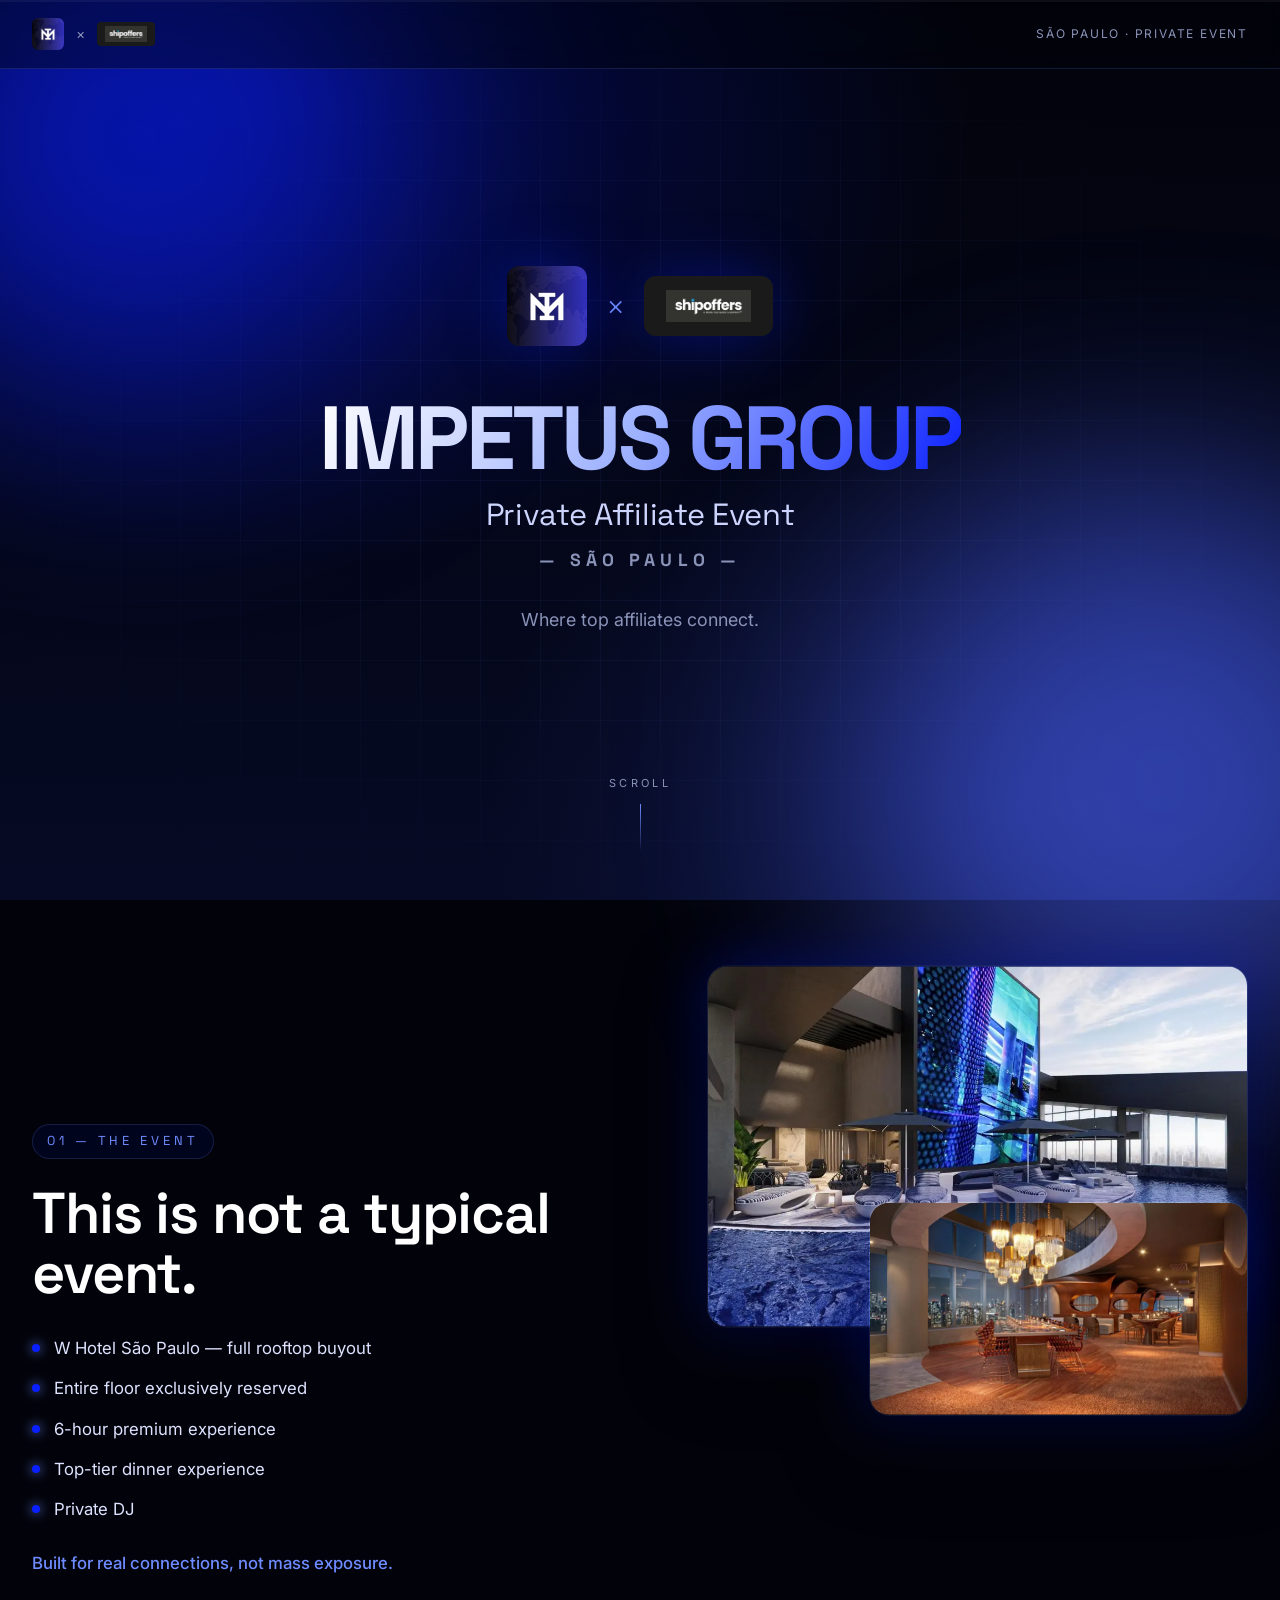
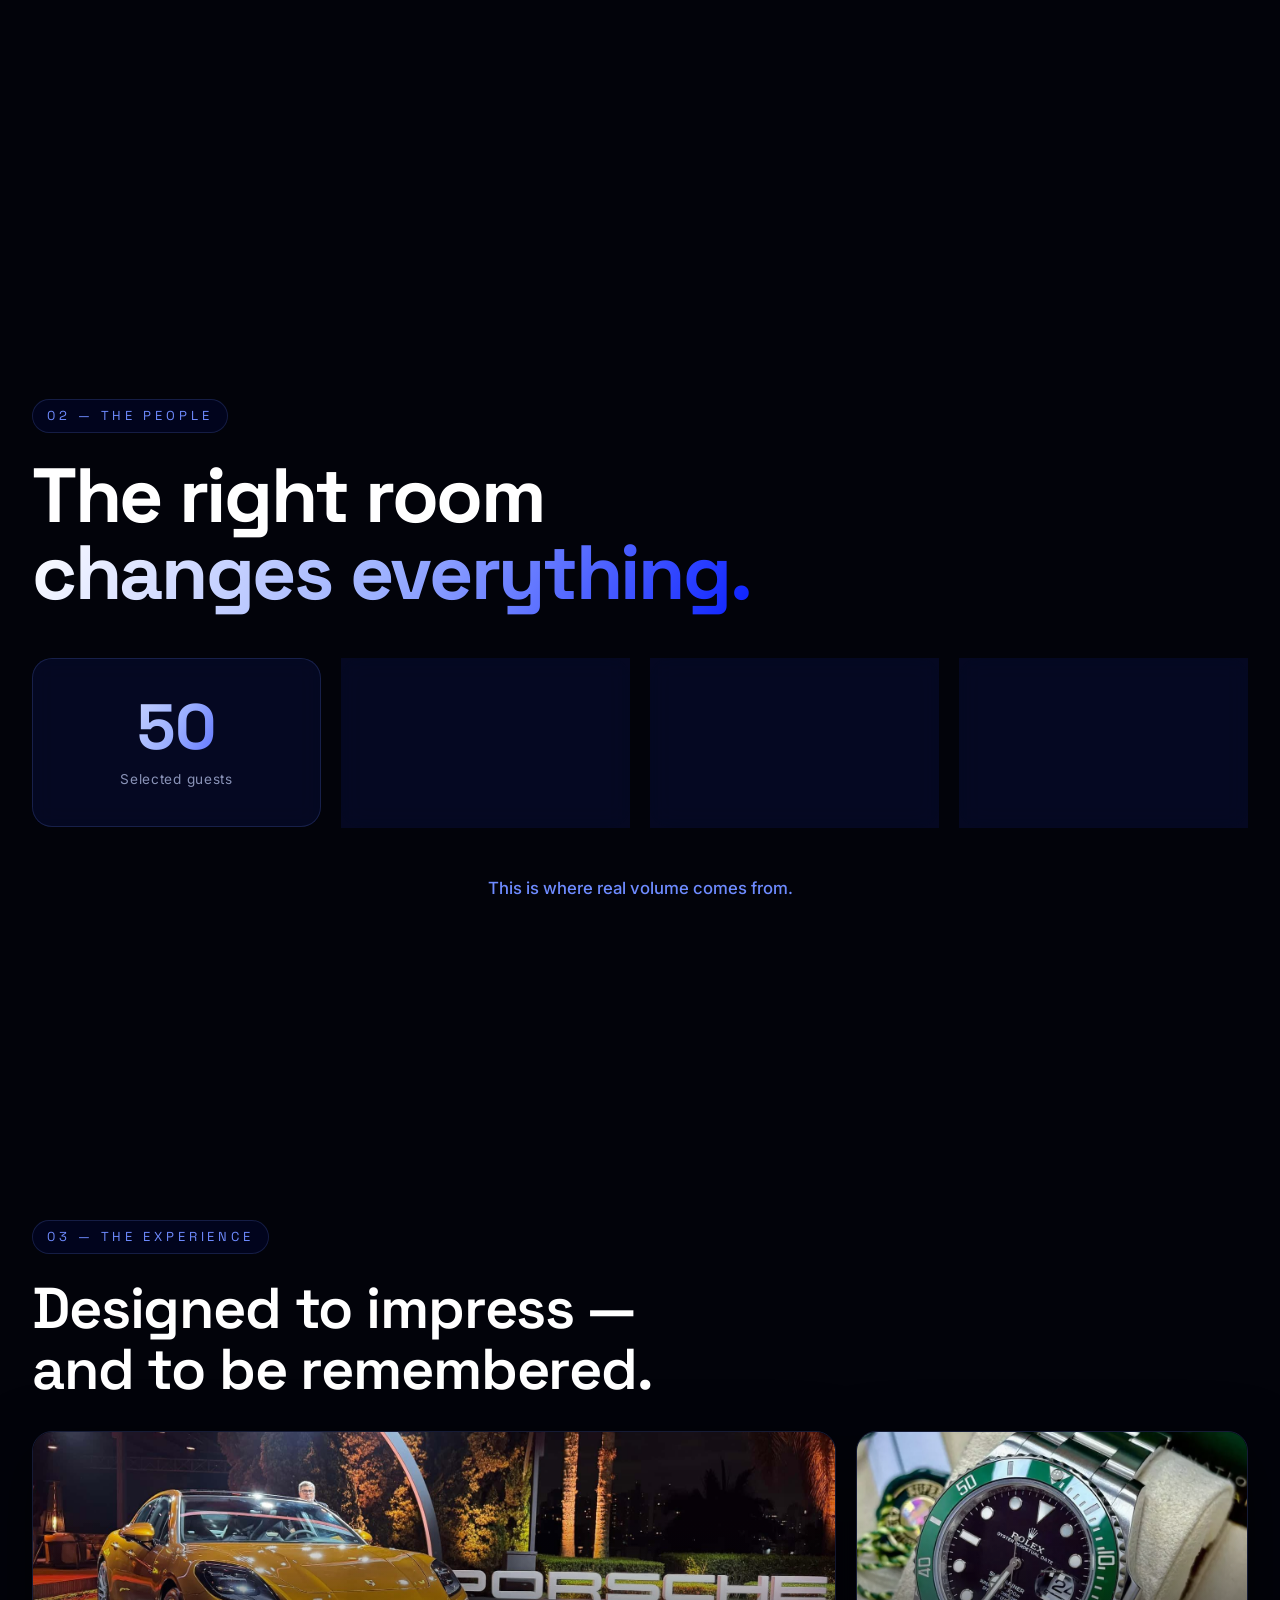
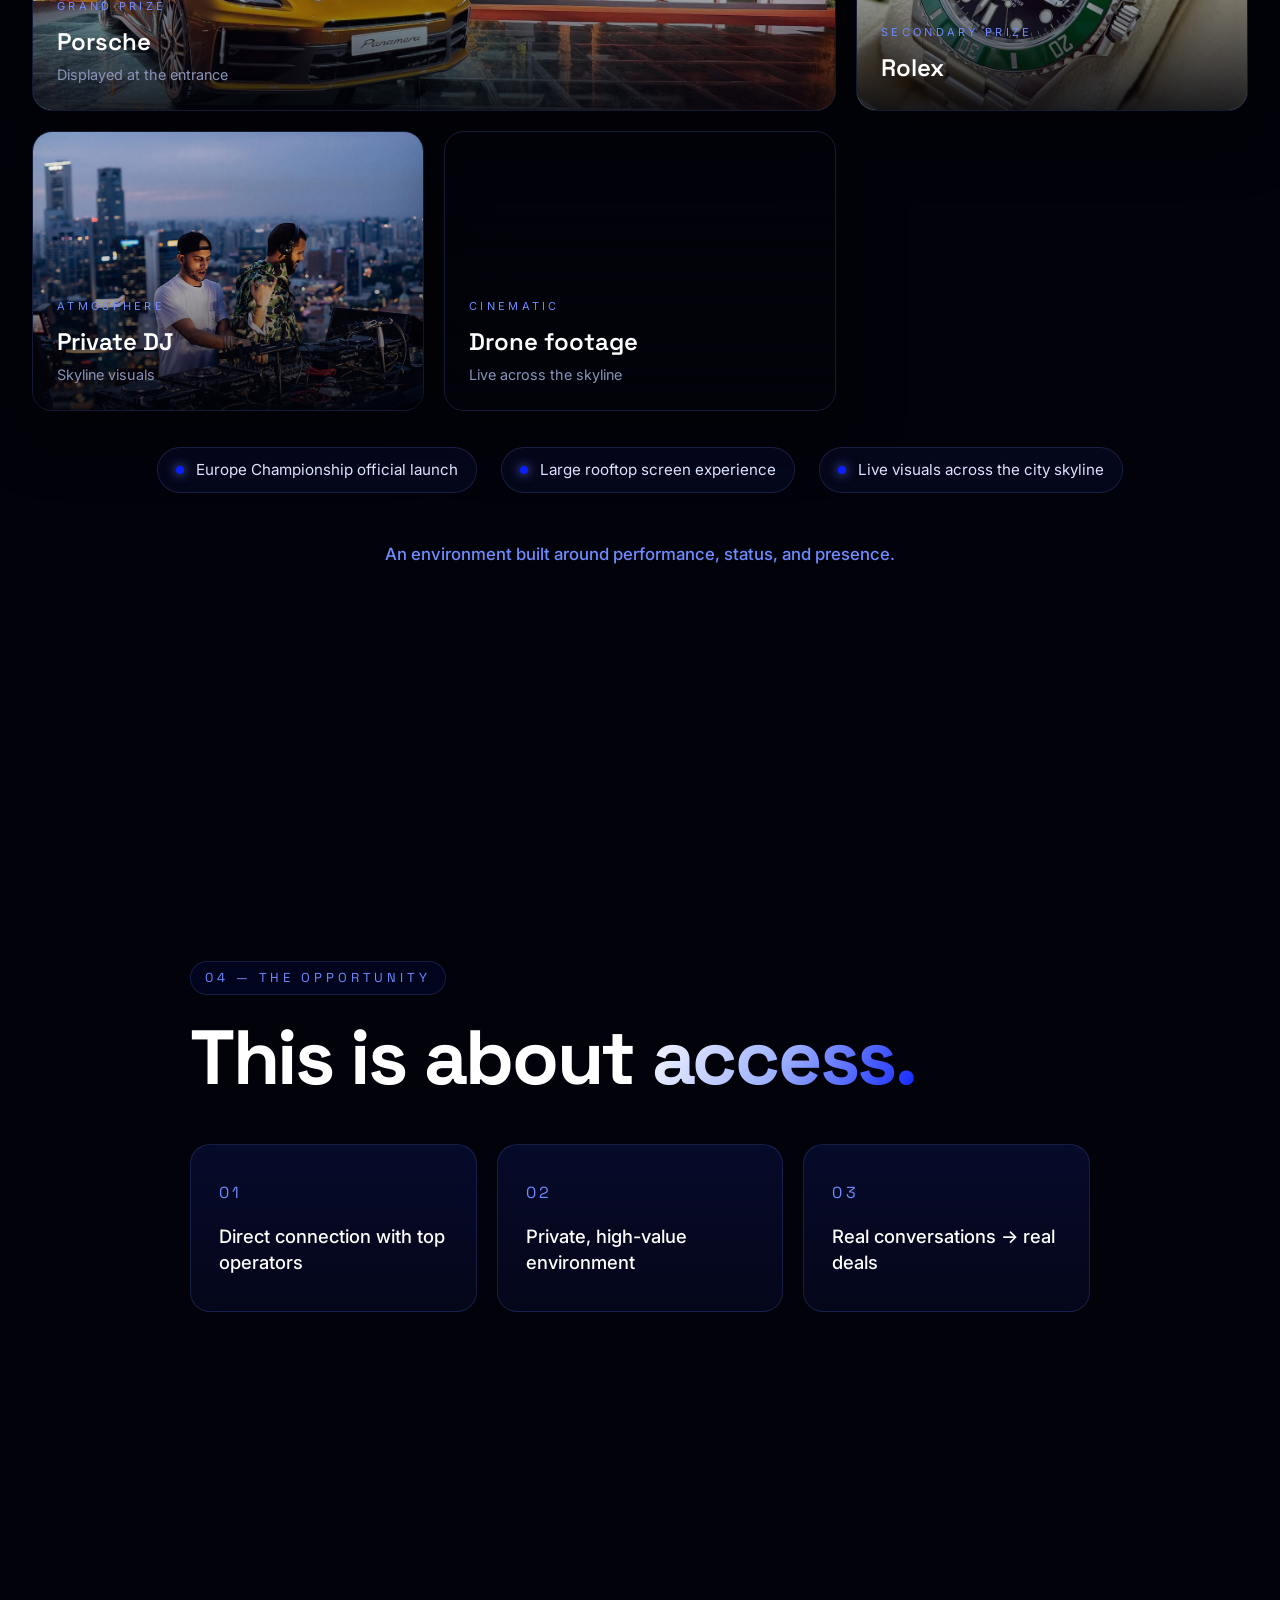
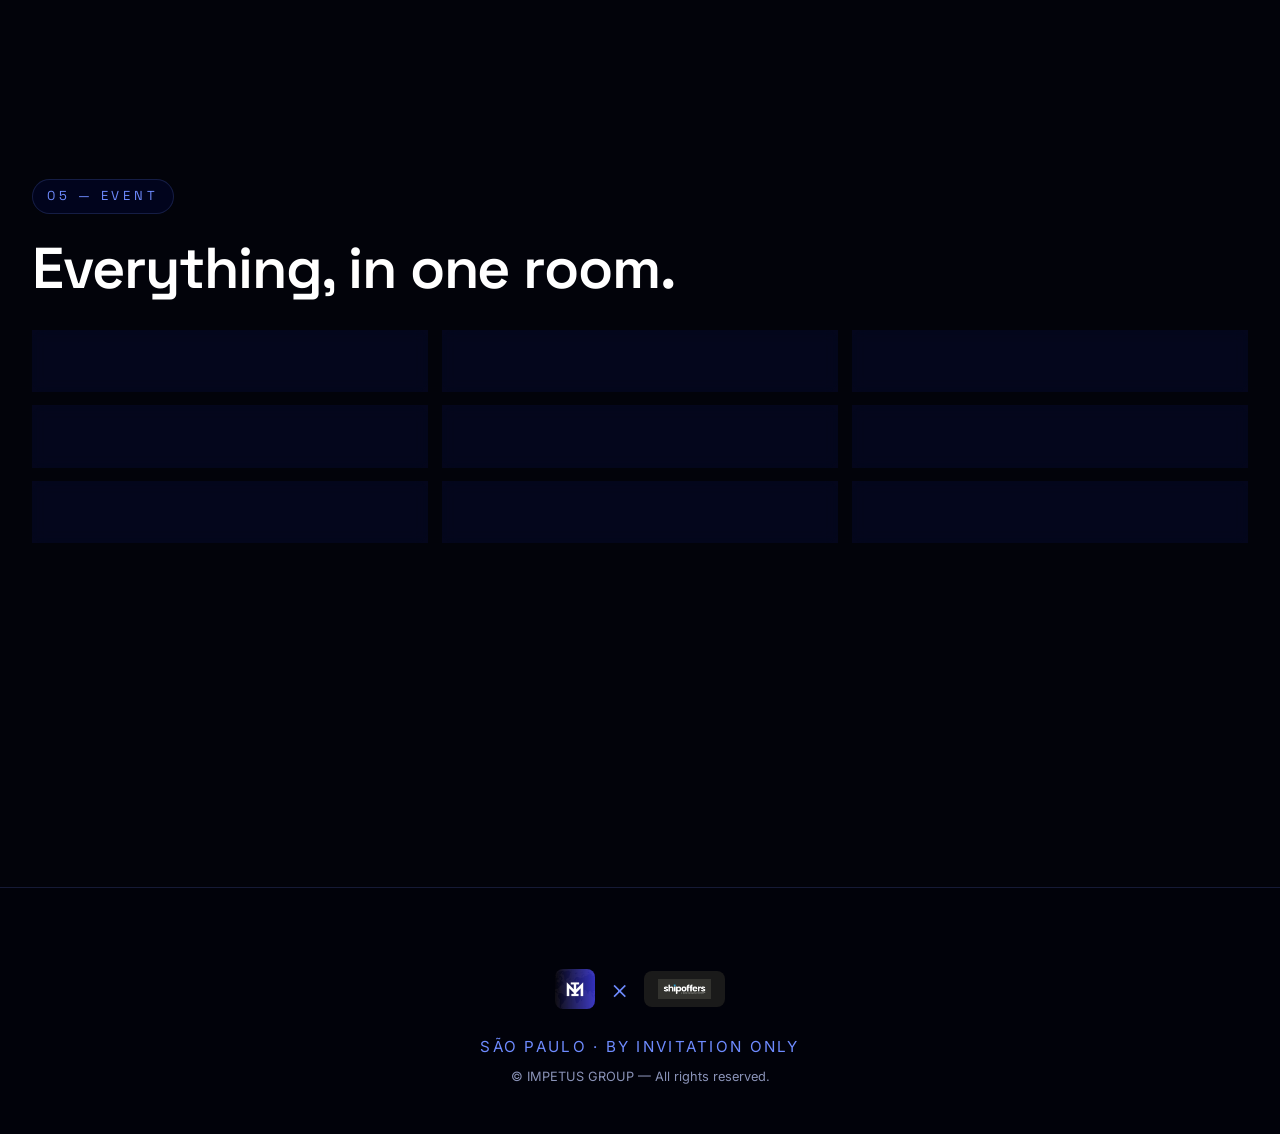
==== public/presentation.html @ 8055ccd6 "Changes Co-authored-by: novabrandbr <214997790+novabrandbr@users.noreply.github.com>" ====
<!DOCTYPE html>
<html lang="en">
<head>
<meta charset="UTF-8" />
<meta name="viewport" content="width=device-width, initial-scale=1.0" />
<title>IMPETUS GROUP × SHIPOFFERS — Private Affiliate Event São Paulo</title>
<meta name="description" content="A private, high-ticket affiliate event in São Paulo. Where top affiliates connect." />
<link rel="preconnect" href="https://fonts.googleapis.com">
<link rel="preconnect" href="https://fonts.gstatic.com" crossorigin>
<link href="https://fonts.googleapis.com/css2?family=Inter:wght@300;400;500;600;700&family=Space+Grotesk:wght@400;500;600;700&display=swap" rel="stylesheet">
<link rel="stylesheet" href="style.css" />
</head>
<body>

<!-- Animated background -->
<div class="bg-gradient"></div>
<div class="bg-grid"></div>
<div class="bg-orb bg-orb-1"></div>
<div class="bg-orb bg-orb-2"></div>

<!-- Progress bar -->
<div class="progress-bar"><div class="progress-fill" id="progressFill"></div></div>

<!-- Nav -->
<nav class="nav">
  <div class="nav-inner">
    <div class="nav-logos">
      <img src="assets/logo-impetus.jpeg" alt="Impetus Group" class="nav-logo nav-logo-impetus" />
      <span class="nav-x">×</span>
      <img src="assets/logo-shipoffers.png" alt="Shipoffers" class="nav-logo nav-logo-ship" />
    </div>
    <div class="nav-meta">São Paulo · Private Event</div>
  </div>
</nav>

<!-- ===== SCENE 1 — COVER ===== -->
<section class="scene scene-cover" data-scene>
  <div class="cover-logos reveal" data-delay="0">
    <img src="assets/logo-impetus.jpeg" alt="Impetus Group" class="cover-logo cover-logo-impetus" />
    <span class="cover-x">×</span>
    <img src="assets/logo-shipoffers.png" alt="Shipoffers" class="cover-logo cover-logo-ship" />
  </div>

  <h1 class="cover-title">
    <span class="reveal-line" data-delay="200">IMPETUS GROUP</span>
    <span class="reveal-line cover-sub" data-delay="350">Private Affiliate Event</span>
    <span class="reveal-line cover-loc" data-delay="500">— São Paulo —</span>
  </h1>

  <p class="cover-tagline reveal" data-delay="700">Where top affiliates connect.</p>

  <div class="scroll-cue reveal" data-delay="1000">
    <span>Scroll</span>
    <div class="scroll-line"></div>
  </div>
</section>

<!-- ===== SCENE 2 — THE EVENT ===== -->
<section class="scene scene-event" data-scene>
  <div class="scene-inner two-col">
    <div class="col-text">
      <div class="eyebrow reveal">01 — The Event</div>
      <h2 class="scene-title reveal" data-delay="100">This is not a typical event.</h2>
      <ul class="feature-list">
        <li class="reveal" data-delay="200"><span class="dot"></span>W Hotel São Paulo — full rooftop buyout</li>
        <li class="reveal" data-delay="280"><span class="dot"></span>Entire floor exclusively reserved</li>
        <li class="reveal" data-delay="360"><span class="dot"></span>6-hour premium experience</li>
        <li class="reveal" data-delay="440"><span class="dot"></span>Top-tier dinner experience</li>
        <li class="reveal" data-delay="520"><span class="dot"></span>Private DJ</li>
      </ul>
      <p class="kicker reveal" data-delay="650">Built for real connections, not mass exposure.</p>
    </div>
    <div class="col-media">
      <div class="media-card parallax" data-speed="0.15">
        <img src="assets/rooftop-pool.png" alt="Rooftop venue" />
        <div class="media-glow"></div>
      </div>
      <div class="media-card media-card-sm parallax" data-speed="0.25">
        <img src="assets/dinner.png" alt="Dinner experience" />
      </div>
    </div>
  </div>
</section>

<!-- ===== SCENE 3 — THE PEOPLE ===== -->
<section class="scene scene-people" data-scene>
  <div class="scene-inner">
    <div class="eyebrow reveal">02 — The People</div>
    <h2 class="scene-title-xl reveal" data-delay="100">The right room<br/><span class="grad-text">changes everything.</span></h2>

    <div class="stats-grid">
      <div class="stat-card reveal" data-delay="200">
        <div class="stat-num" data-count="50">0</div>
        <div class="stat-label">Selected guests</div>
      </div>
      <div class="stat-card reveal" data-delay="320">
        <div class="stat-num" data-count="5">0</div>
        <div class="stat-label">International media buyers</div>
      </div>
      <div class="stat-card reveal" data-delay="440">
        <div class="stat-num">∞</div>
        <div class="stat-label">Top-performing affiliates</div>
      </div>
      <div class="stat-card reveal" data-delay="560">
        <div class="stat-num">★</div>
        <div class="stat-label">Proven volume operators</div>
      </div>
    </div>

    <p class="kicker center reveal" data-delay="700">This is where real volume comes from.</p>
  </div>
</section>

<!-- ===== SCENE 4 — THE EXPERIENCE ===== -->
<section class="scene scene-experience" data-scene>
  <div class="scene-inner">
    <div class="eyebrow reveal">03 — The Experience</div>
    <h2 class="scene-title reveal" data-delay="100">Designed to impress —<br/>and to be remembered.</h2>

    <div class="exp-grid">
      <div class="exp-card exp-card-wide reveal" data-delay="180">
        <img src="assets/porsche.png" alt="Porsche" />
        <div class="exp-overlay">
          <div class="exp-tag">Grand Prize</div>
          <div class="exp-title">Porsche</div>
          <div class="exp-sub">Displayed at the entrance</div>
        </div>
      </div>
      <div class="exp-card reveal" data-delay="260">
        <img src="assets/rolex.png" alt="Rolex" />
        <div class="exp-overlay">
          <div class="exp-tag">Secondary Prize</div>
          <div class="exp-title">Rolex</div>
        </div>
      </div>
      <div class="exp-card reveal" data-delay="340">
        <img src="assets/dj.png" alt="Private DJ" />
        <div class="exp-overlay">
          <div class="exp-tag">Atmosphere</div>
          <div class="exp-title">Private DJ</div>
          <div class="exp-sub">Skyline visuals</div>
        </div>
      </div>
      <div class="exp-card exp-card-video reveal" data-delay="420">
        <video src="assets/event-video.mp4" autoplay muted loop playsinline></video>
        <div class="exp-overlay">
          <div class="exp-tag">Cinematic</div>
          <div class="exp-title">Drone footage</div>
          <div class="exp-sub">Live across the skyline</div>
        </div>
      </div>
    </div>

    <div class="exp-bullets">
      <div class="exp-bullet reveal" data-delay="200"><span class="dot"></span>Europe Championship official launch</div>
      <div class="exp-bullet reveal" data-delay="280"><span class="dot"></span>Large rooftop screen experience</div>
      <div class="exp-bullet reveal" data-delay="360"><span class="dot"></span>Live visuals across the city skyline</div>
    </div>

    <p class="kicker center reveal" data-delay="500">An environment built around performance, status, and presence.</p>
  </div>
</section>

<!-- ===== SCENE 5 — OPPORTUNITY ===== -->
<section class="scene scene-opportunity" data-scene>
  <div class="scene-inner narrow">
    <div class="eyebrow reveal">04 — The Opportunity</div>
    <h2 class="scene-title-xl reveal" data-delay="100">This is about <span class="grad-text">access.</span></h2>

    <div class="opp-grid">
      <div class="opp-card reveal" data-delay="200">
        <div class="opp-num">01</div>
        <div class="opp-text">Direct connection with top operators</div>
      </div>
      <div class="opp-card reveal" data-delay="300">
        <div class="opp-num">02</div>
        <div class="opp-text">Private, high-value environment</div>
      </div>
      <div class="opp-card reveal" data-delay="400">
        <div class="opp-num">03</div>
        <div class="opp-text">Real conversations → real deals</div>
      </div>
    </div>
  </div>
</section>

<!-- ===== SCENE 6 — EVENT RECAP ===== -->
<section class="scene scene-recap" data-scene>
  <div class="scene-inner">
    <div class="eyebrow reveal">05 — Event</div>
    <h2 class="scene-title reveal" data-delay="100">Everything, in one room.</h2>

    <div class="recap-grid">
      <div class="recap-item reveal" data-delay="120">W Hotel São Paulo — full rooftop buyout</div>
      <div class="recap-item reveal" data-delay="170">Entire floor exclusively reserved</div>
      <div class="recap-item reveal" data-delay="220">6-hour premium experience</div>
      <div class="recap-item reveal" data-delay="270">Top-tier dinner experience</div>
      <div class="recap-item reveal" data-delay="320">Private DJ</div>
      <div class="recap-item reveal" data-delay="370">50 selected high-level attendees</div>
      <div class="recap-item reveal" data-delay="420">5 international media buyers</div>
      <div class="recap-item reveal" data-delay="470">Top-performing affiliates</div>
      <div class="recap-item reveal" data-delay="520">Europe Championship official launch</div>
      <div class="recap-item recap-prize reveal" data-delay="570">Grand Prize: Porsche</div>
      <div class="recap-item recap-prize reveal" data-delay="620">Secondary Prize: Rolex</div>
      <div class="recap-item reveal" data-delay="670">Porsche displayed at the entrance</div>
      <div class="recap-item reveal" data-delay="720">Rooftop big screen experience</div>
      <div class="recap-item reveal" data-delay="770">Drone capturing cinematic footage</div>
      <div class="recap-item reveal" data-delay="820">Live visuals across the city skyline</div>
    </div>
  </div>
</section>

<!-- ===== FOOTER ===== -->
<footer class="footer">
  <div class="footer-logos reveal">
    <img src="assets/logo-impetus.jpeg" alt="Impetus Group" />
    <span class="cover-x">×</span>
    <img src="assets/logo-shipoffers.png" alt="Shipoffers" />
  </div>
  <p class="footer-tag">São Paulo · By invitation only</p>
  <p class="footer-copy">© IMPETUS GROUP — All rights reserved.</p>
</footer>

<script src="script.js"></script>
</body>
</html>
---- public/style.css ----
/* ============================
   IMPETUS GROUP × SHIPOFFERS
   Luxury / Tech / Cinematic
   ============================ */

:root{
  --blue: #0A1FFF;
  --blue-soft: #4A63FF;
  --blue-glow: #6E8BFF;
  --navy: #060A24;
  --navy-2: #0A1040;
  --black: #02030A;
  --white: #ffffff;
  --muted: #8a93b8;
  --border: rgba(110,139,255,0.18);
  --card: rgba(10,16,64,0.45);
  --shadow-glow: 0 0 60px rgba(10,31,255,0.35);
  --grad-primary: linear-gradient(135deg,#0A1FFF 0%,#4A63FF 50%,#6E8BFF 100%);
  --grad-text: linear-gradient(120deg,#ffffff 0%,#9CB0FF 50%,#0A1FFF 100%);
  --font-display: 'Space Grotesk', system-ui, sans-serif;
  --font-body: 'Inter', system-ui, sans-serif;
}

*{box-sizing:border-box;margin:0;padding:0}
html{scroll-behavior:smooth}
body{
  font-family: var(--font-body);
  background: var(--black);
  color: var(--white);
  overflow-x:hidden;
  line-height:1.55;
  -webkit-font-smoothing:antialiased;
}
img{max-width:100%;display:block}

/* ===== Background layers ===== */
.bg-gradient{
  position:fixed;inset:0;z-index:-3;
  background:
    radial-gradient(1200px 800px at 20% 10%, rgba(10,31,255,0.30), transparent 60%),
    radial-gradient(900px 700px at 80% 90%, rgba(74,99,255,0.18), transparent 60%),
    linear-gradient(180deg, #02030A 0%, #060A24 100%);
}
.bg-grid{
  position:fixed;inset:0;z-index:-2;
  background-image:
    linear-gradient(rgba(110,139,255,0.06) 1px, transparent 1px),
    linear-gradient(90deg, rgba(110,139,255,0.06) 1px, transparent 1px);
  background-size: 60px 60px;
  mask-image: radial-gradient(ellipse at center, black 30%, transparent 80%);
}
.bg-orb{
  position:fixed;border-radius:50%;filter:blur(120px);z-index:-1;opacity:0.55;pointer-events:none;
}
.bg-orb-1{width:520px;height:520px;background:#0A1FFF;top:-120px;left:-120px;animation:float1 18s ease-in-out infinite}
.bg-orb-2{width:600px;height:600px;background:#4A63FF;bottom:-180px;right:-180px;animation:float2 22s ease-in-out infinite}
@keyframes float1{0%,100%{transform:translate(0,0)}50%{transform:translate(120px,80px)}}
@keyframes float2{0%,100%{transform:translate(0,0)}50%{transform:translate(-100px,-60px)}}

/* ===== Progress ===== */
.progress-bar{position:fixed;top:0;left:0;right:0;height:2px;background:rgba(255,255,255,0.05);z-index:100}
.progress-fill{height:100%;width:0;background:var(--grad-primary);box-shadow:0 0 12px var(--blue-glow);transition:width .1s linear}

/* ===== Nav ===== */
.nav{position:fixed;top:0;left:0;right:0;z-index:50;padding:18px 32px;backdrop-filter:blur(14px);background:rgba(2,3,10,0.4);border-bottom:1px solid var(--border)}
.nav-inner{display:flex;justify-content:space-between;align-items:center;max-width:1400px;margin:0 auto}
.nav-logos{display:flex;align-items:center;gap:12px}
.nav-logo{height:28px;width:auto;border-radius:6px;object-fit:cover}
.nav-logo-impetus{height:32px}
.nav-logo-ship{background:#1a1a1a;padding:4px 8px;border-radius:4px;height:24px}
.nav-x{color:var(--muted);font-size:14px}
.nav-meta{font-size:12px;color:var(--muted);letter-spacing:0.15em;text-transform:uppercase}

/* ===== Scenes ===== */
.scene{
  min-height:100vh;
  display:flex;
  align-items:center;
  justify-content:center;
  padding:120px 32px;
  position:relative;
}
.scene-inner{max-width:1280px;width:100%}
.scene-inner.narrow{max-width:900px}
.two-col{display:grid;grid-template-columns:1.1fr 1fr;gap:80px;align-items:center}

/* ===== Typography ===== */
.eyebrow{
  font-family:var(--font-display);
  font-size:13px;letter-spacing:0.3em;text-transform:uppercase;
  color:var(--blue-glow);margin-bottom:24px;
  display:inline-block;padding:6px 14px;border:1px solid var(--border);border-radius:999px;
  background:rgba(10,31,255,0.08);
}
.scene-title{font-family:var(--font-display);font-size:clamp(2rem,4.5vw,3.75rem);font-weight:600;line-height:1.05;letter-spacing:-0.02em;margin-bottom:32px}
.scene-title-xl{font-family:var(--font-display);font-size:clamp(2.5rem,6vw,5rem);font-weight:700;line-height:1;letter-spacing:-0.03em;margin-bottom:48px}
.grad-text{background:var(--grad-text);-webkit-background-clip:text;background-clip:text;color:transparent}
.kicker{font-size:1.05rem;color:var(--blue-glow);margin-top:28px;font-weight:500}
.kicker.center{text-align:center;margin-top:48px}

/* ===== Cover ===== */
.scene-cover{flex-direction:column;text-align:center;min-height:100vh}
.cover-logos{display:flex;align-items:center;gap:20px;margin-bottom:48px}
.cover-logo{height:64px;width:auto;border-radius:12px;object-fit:cover;box-shadow:var(--shadow-glow)}
.cover-logo-impetus{height:80px;width:80px}
.cover-logo-ship{background:#1a1a1a;padding:14px 22px;height:60px}
.cover-x{color:var(--blue-glow);font-size:28px;font-weight:300}
.cover-title{font-family:var(--font-display);display:flex;flex-direction:column;gap:8px;margin-bottom:32px}
.cover-title .reveal-line:first-child{font-size:clamp(2.5rem,7vw,6rem);font-weight:700;letter-spacing:-0.04em;line-height:1;background:var(--grad-text);-webkit-background-clip:text;background-clip:text;color:transparent}
.cover-sub{font-size:clamp(1.25rem,2.4vw,2rem);font-weight:400;color:#cdd5ff;letter-spacing:-0.01em}
.cover-loc{font-size:clamp(0.9rem,1.4vw,1.1rem);color:var(--muted);letter-spacing:0.3em;text-transform:uppercase}
.cover-tagline{font-size:clamp(1rem,1.4vw,1.25rem);color:var(--muted);max-width:520px}
.scroll-cue{position:absolute;bottom:48px;display:flex;flex-direction:column;align-items:center;gap:12px;color:var(--muted);font-size:11px;letter-spacing:0.3em;text-transform:uppercase}
.scroll-line{width:1px;height:48px;background:linear-gradient(to bottom, var(--blue-glow), transparent);animation:scrollPulse 2s ease-in-out infinite}
@keyframes scrollPulse{0%,100%{opacity:0.3;transform:scaleY(1)}50%{opacity:1;transform:scaleY(1.2)}}

/* ===== Feature lists ===== */
.feature-list{list-style:none;display:flex;flex-direction:column;gap:14px;margin-top:8px}
.feature-list li{display:flex;align-items:center;gap:14px;font-size:1.05rem;color:#dde2ff}
.dot{width:8px;height:8px;border-radius:50%;background:var(--blue);box-shadow:0 0 12px var(--blue-glow);flex-shrink:0}

/* ===== Media cards ===== */
.col-media{position:relative;display:flex;flex-direction:column;gap:24px}
.media-card{
  position:relative;border-radius:20px;overflow:hidden;
  border:1px solid var(--border);
  box-shadow: 0 30px 80px rgba(0,0,0,0.5), var(--shadow-glow);
  transition:transform .6s ease;
}
.media-card img{width:100%;height:100%;object-fit:cover;display:block}
.media-card-sm{align-self:flex-end;width:70%;margin-top:-40px}
.media-glow{position:absolute;inset:0;background:linear-gradient(180deg,transparent 60%,rgba(10,31,255,0.25));pointer-events:none}
.media-card:hover{transform:translateY(-6px) scale(1.01)}

/* ===== Stats ===== */
.stats-grid{display:grid;grid-template-columns:repeat(4,1fr);gap:20px;margin-top:24px}
.stat-card{
  background:var(--card);
  border:1px solid var(--border);
  border-radius:20px;padding:36px 24px;text-align:center;
  backdrop-filter:blur(12px);
  transition:transform .4s ease, box-shadow .4s ease, border-color .4s ease;
  animation:floatY 6s ease-in-out infinite;
}
.stat-card:nth-child(2){animation-delay:.5s}
.stat-card:nth-child(3){animation-delay:1s}
.stat-card:nth-child(4){animation-delay:1.5s}
.stat-card:hover{transform:translateY(-8px);border-color:var(--blue-soft);box-shadow:0 20px 60px rgba(10,31,255,0.35)}
.stat-num{font-family:var(--font-display);font-size:clamp(3rem,5vw,4.5rem);font-weight:700;background:var(--grad-text);-webkit-background-clip:text;background-clip:text;color:transparent;line-height:1}
.stat-label{font-size:.85rem;color:var(--muted);margin-top:10px;letter-spacing:0.05em}
@keyframes floatY{0%,100%{transform:translateY(0)}50%{transform:translateY(-8px)}}

/* ===== Experience grid ===== */
.exp-grid{
  display:grid;
  grid-template-columns:repeat(3,1fr);
  grid-template-rows:280px 280px;
  gap:20px;margin-top:24px;
}
.exp-card{
  position:relative;border-radius:20px;overflow:hidden;
  border:1px solid var(--border);
  box-shadow:0 20px 60px rgba(0,0,0,0.5);
  transition:transform .5s ease, box-shadow .5s ease;
}
.exp-card-wide{grid-column:span 2}
.exp-card img, .exp-card video{width:100%;height:100%;object-fit:cover}
.exp-card:hover{transform:translateY(-8px) scale(1.01);box-shadow:0 30px 80px rgba(10,31,255,0.4)}
.exp-overlay{
  position:absolute;inset:0;display:flex;flex-direction:column;justify-content:flex-end;
  padding:24px;color:white;
  background:linear-gradient(180deg,transparent 30%,rgba(2,3,10,0.85));
}
.exp-tag{font-size:11px;letter-spacing:0.3em;text-transform:uppercase;color:var(--blue-glow);margin-bottom:8px}
.exp-title{font-family:var(--font-display);font-size:1.5rem;font-weight:600}
.exp-sub{font-size:.9rem;color:var(--muted);margin-top:4px}

.exp-bullets{display:flex;flex-wrap:wrap;gap:24px;margin-top:36px;justify-content:center}
.exp-bullet{display:flex;align-items:center;gap:12px;font-size:.95rem;color:#dde2ff;padding:10px 18px;border:1px solid var(--border);border-radius:999px;background:rgba(10,16,64,0.3)}

/* ===== Opportunity ===== */
.opp-grid{display:grid;grid-template-columns:repeat(3,1fr);gap:20px;margin-top:32px}
.opp-card{
  background:linear-gradient(180deg,rgba(10,16,64,0.6),rgba(10,16,64,0.3));
  border:1px solid var(--border);
  border-radius:20px;padding:36px 28px;
  transition:all .4s ease;
  position:relative;overflow:hidden;
}
.opp-card::before{
  content:'';position:absolute;inset:0;background:var(--grad-primary);opacity:0;transition:opacity .4s ease;
}
.opp-card:hover{transform:translateY(-6px);border-color:var(--blue-soft);box-shadow:0 20px 60px rgba(10,31,255,0.4)}
.opp-card:hover::before{opacity:0.08}
.opp-num{font-family:var(--font-display);font-size:1rem;color:var(--blue-glow);letter-spacing:0.2em;margin-bottom:18px;position:relative}
.opp-text{font-size:1.15rem;color:#fff;font-weight:500;line-height:1.4;position:relative}

/* ===== Recap ===== */
.recap-grid{display:grid;grid-template-columns:repeat(3,1fr);gap:14px;margin-top:32px}
.recap-item{
  padding:18px 22px;border:1px solid var(--border);border-radius:12px;
  background:rgba(10,16,64,0.35);backdrop-filter:blur(8px);
  font-size:.95rem;color:#dde2ff;
  transition:all .3s ease;
}
.recap-item:hover{border-color:var(--blue-soft);background:rgba(10,31,255,0.12);transform:translateX(4px)}
.recap-prize{background:linear-gradient(135deg,rgba(10,31,255,0.2),rgba(74,99,255,0.08));border-color:var(--blue-soft);font-weight:600;color:#fff}

/* ===== Footer ===== */
.footer{padding:80px 32px 48px;text-align:center;border-top:1px solid var(--border);background:rgba(2,3,10,0.6)}
.footer-logos{display:flex;justify-content:center;align-items:center;gap:16px;margin-bottom:24px}
.footer-logos img{height:40px;width:auto;border-radius:8px;object-fit:cover}
.footer-logos img:last-of-type{background:#1a1a1a;padding:8px 14px;height:36px}
.footer-tag{color:var(--blue-glow);font-size:.95rem;letter-spacing:0.15em;text-transform:uppercase;margin-bottom:8px}
.footer-copy{color:var(--muted);font-size:.8rem}

/* ===== Reveal animations ===== */
.reveal, .reveal-line{opacity:0;transform:translateY(30px);transition:opacity 1s cubic-bezier(0.2,0.8,0.2,1), transform 1s cubic-bezier(0.2,0.8,0.2,1)}
.reveal.in, .reveal-line.in{opacity:1;transform:translateY(0)}

/* ===== Responsive ===== */
@media (max-width: 900px){
  .scene{padding:100px 20px}
  .two-col{grid-template-columns:1fr;gap:48px}
  .stats-grid{grid-template-columns:repeat(2,1fr)}
  .exp-grid{grid-template-columns:1fr;grid-template-rows:auto}
  .exp-card-wide{grid-column:span 1}
  .exp-card{height:240px}
  .opp-grid{grid-template-columns:1fr}
  .recap-grid{grid-template-columns:1fr}
  .cover-logos{flex-direction:row;gap:14px}
  .cover-logo-impetus{height:56px;width:56px}
  .cover-logo-ship{height:44px;padding:10px 16px}
  .nav-meta{display:none}
  .media-card-sm{width:85%;margin-top:-24px}
  .exp-bullets{flex-direction:column;align-items:stretch}
  .exp-bullet{justify-content:flex-start}
}

@media (max-width: 480px){
  .nav{padding:14px 18px}
  .nav-logo{height:22px}
  .nav-logo-impetus{height:26px}
  .cover-logos{gap:10px;margin-bottom:36px}
  .cover-x{font-size:20px}
}
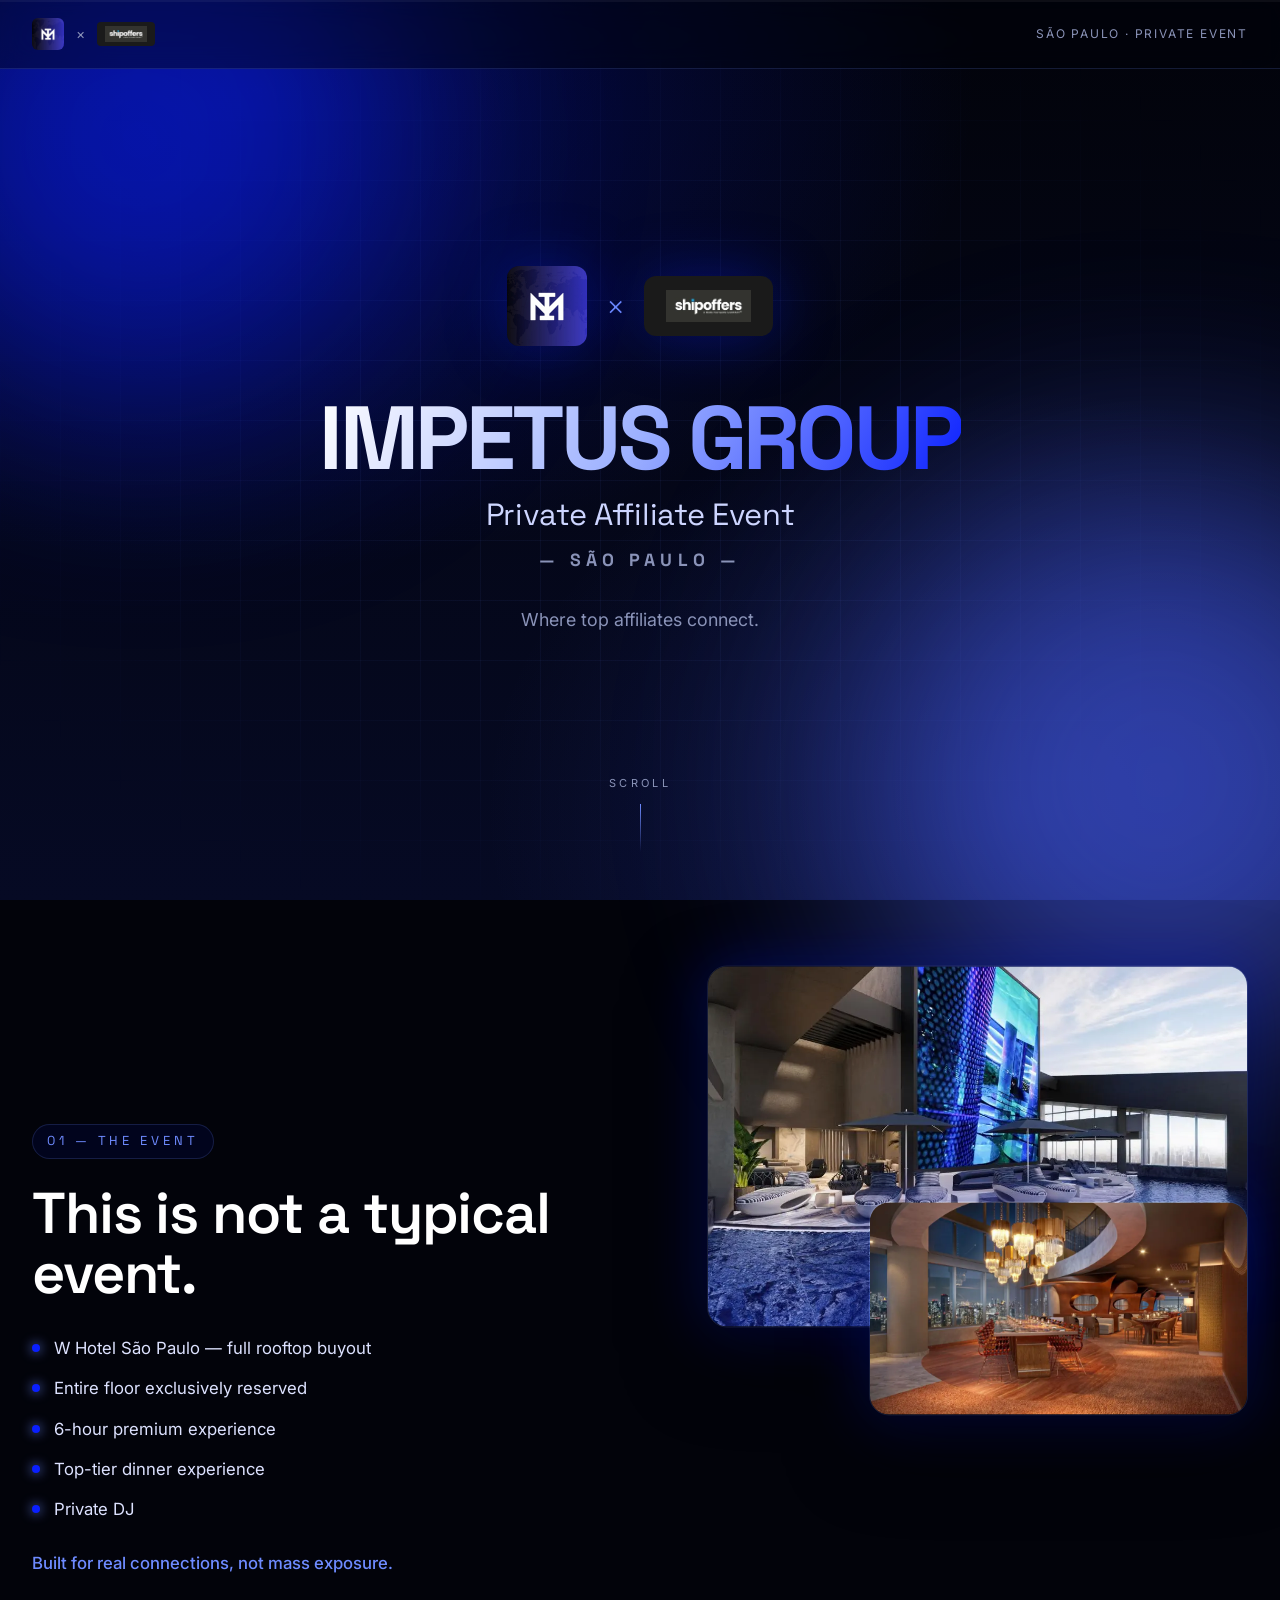
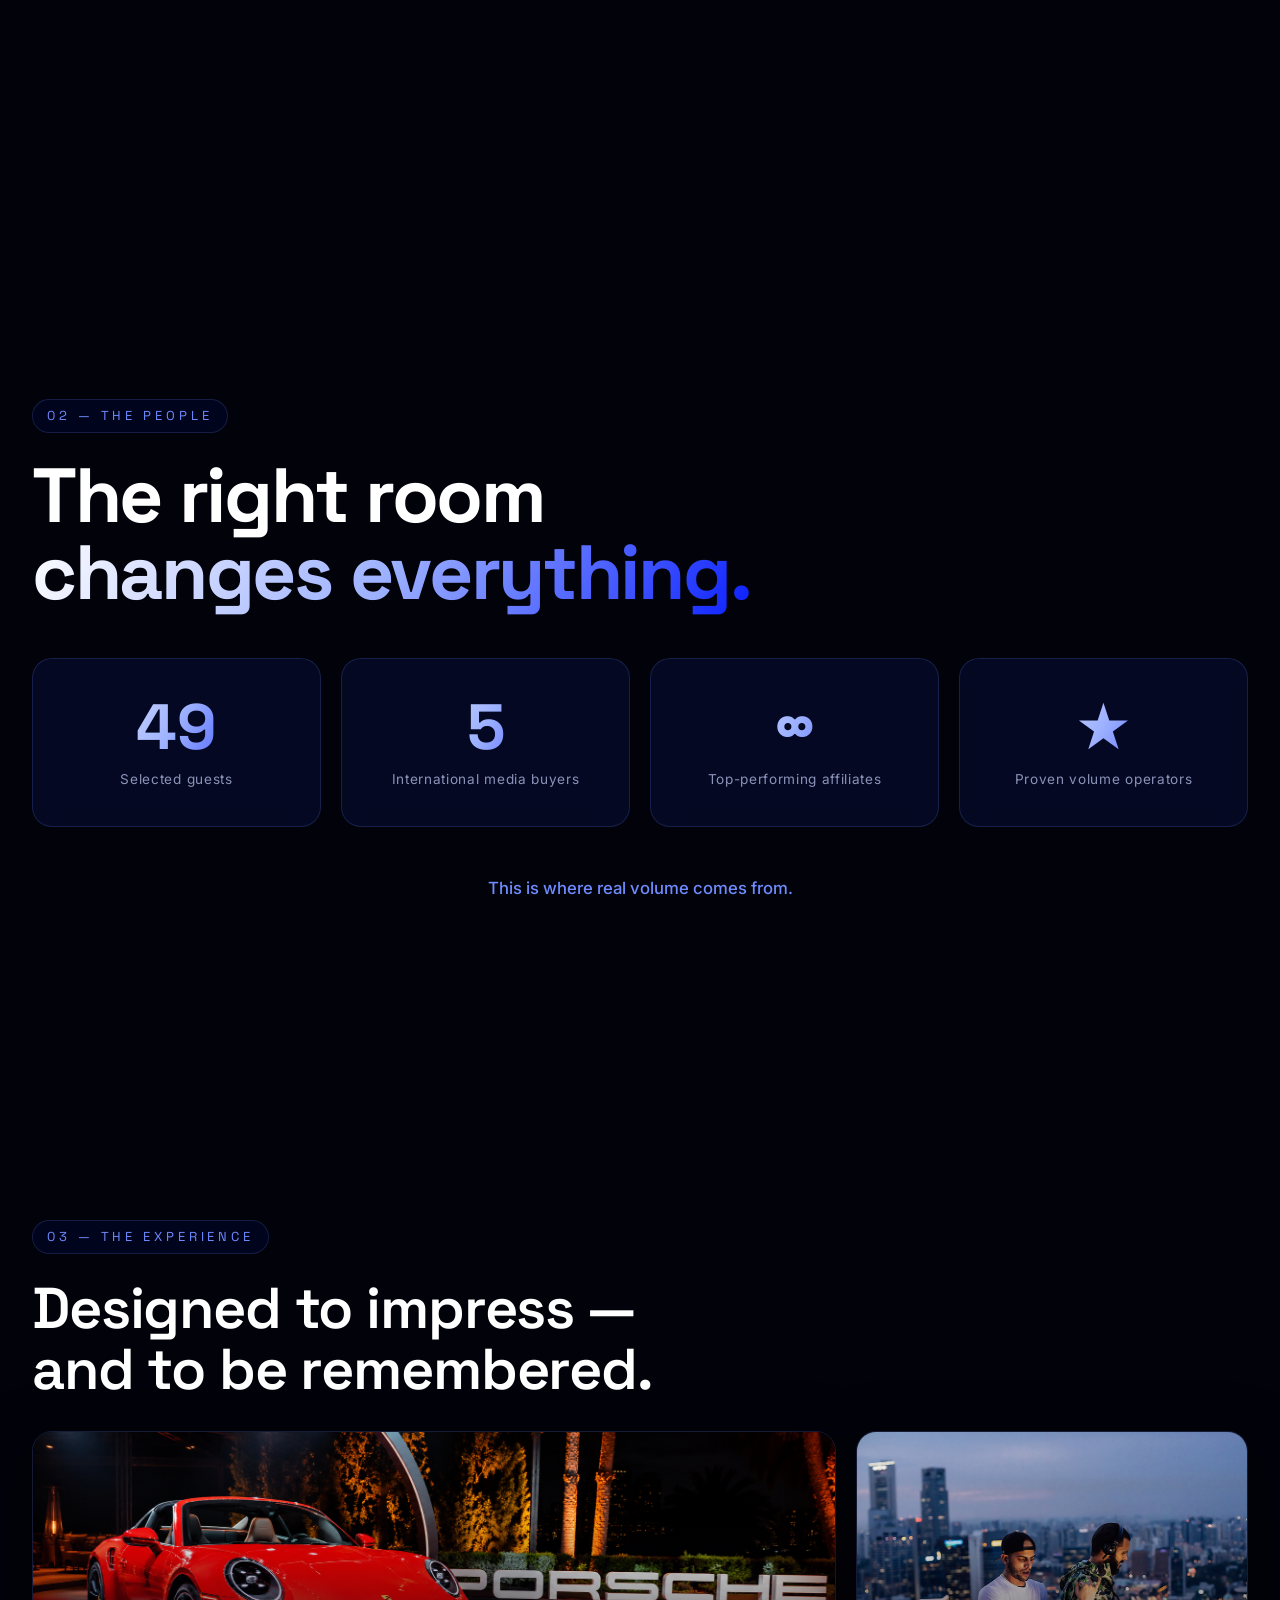
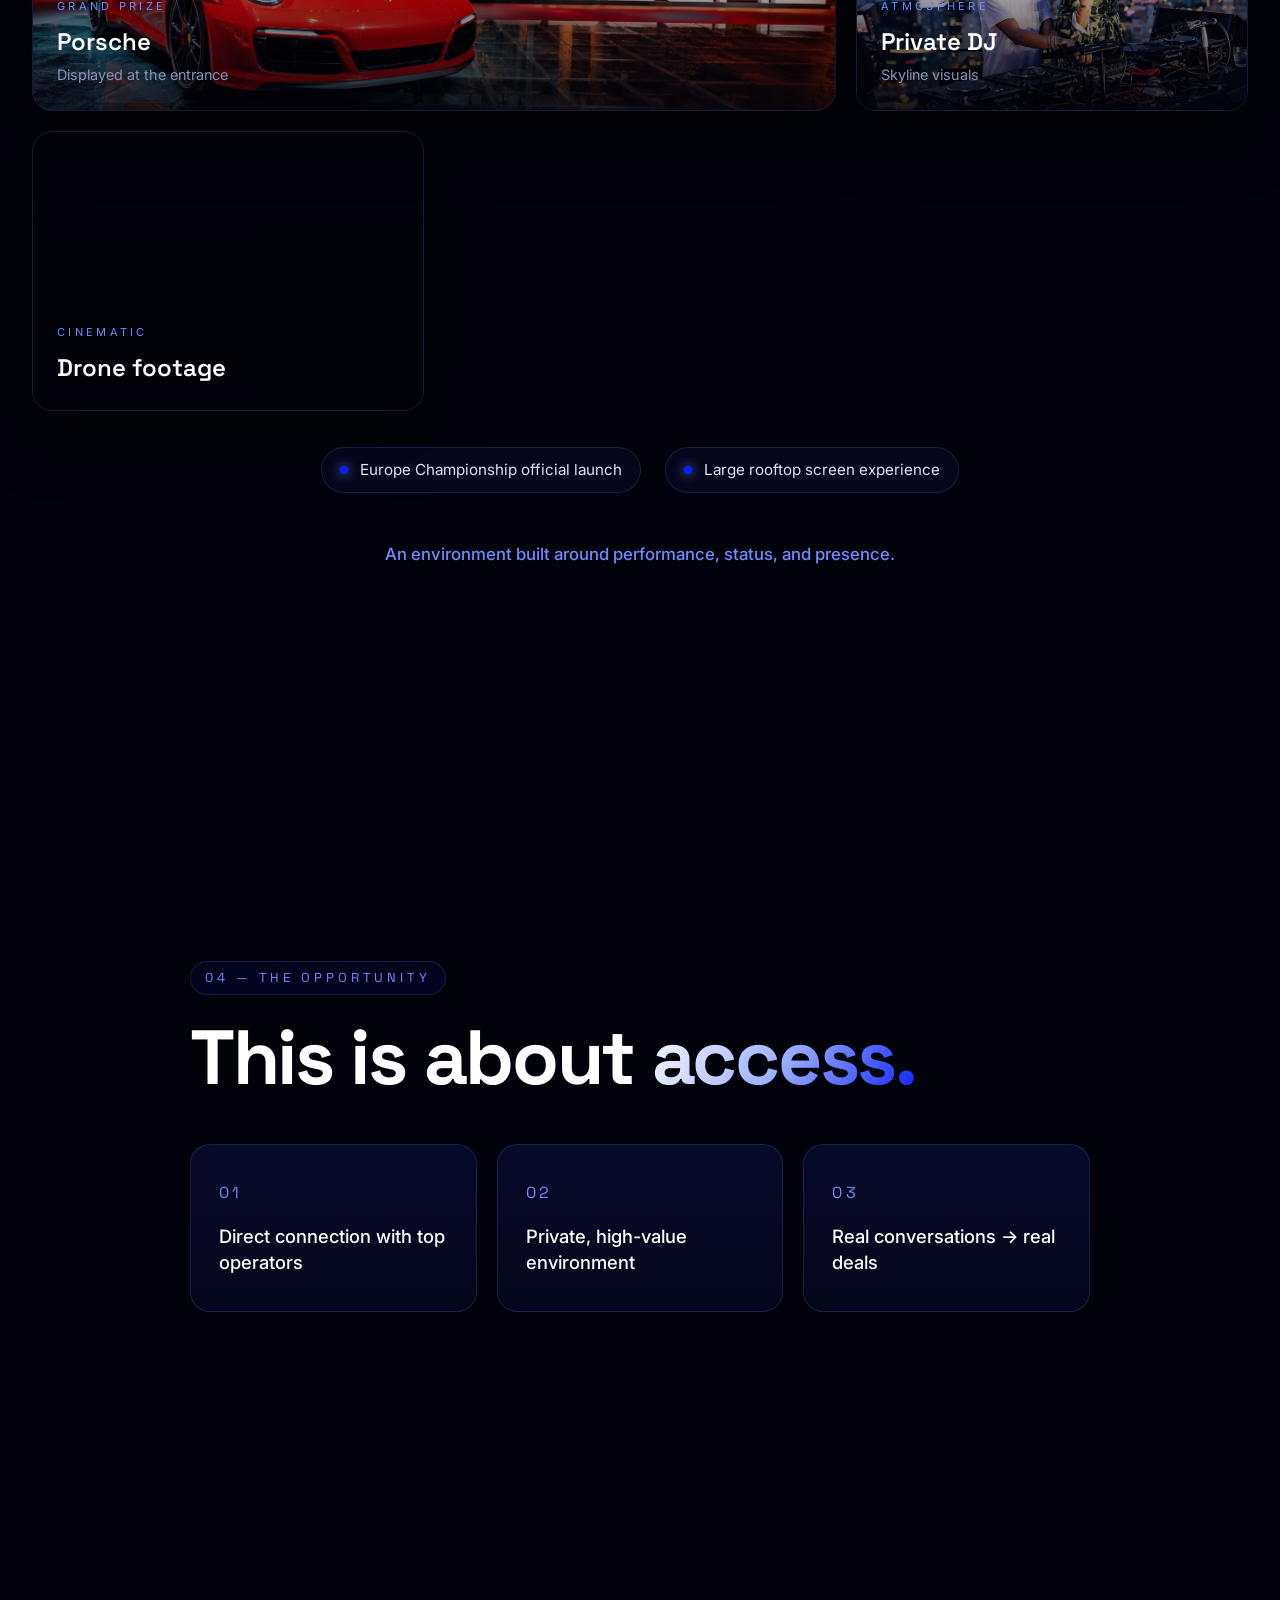
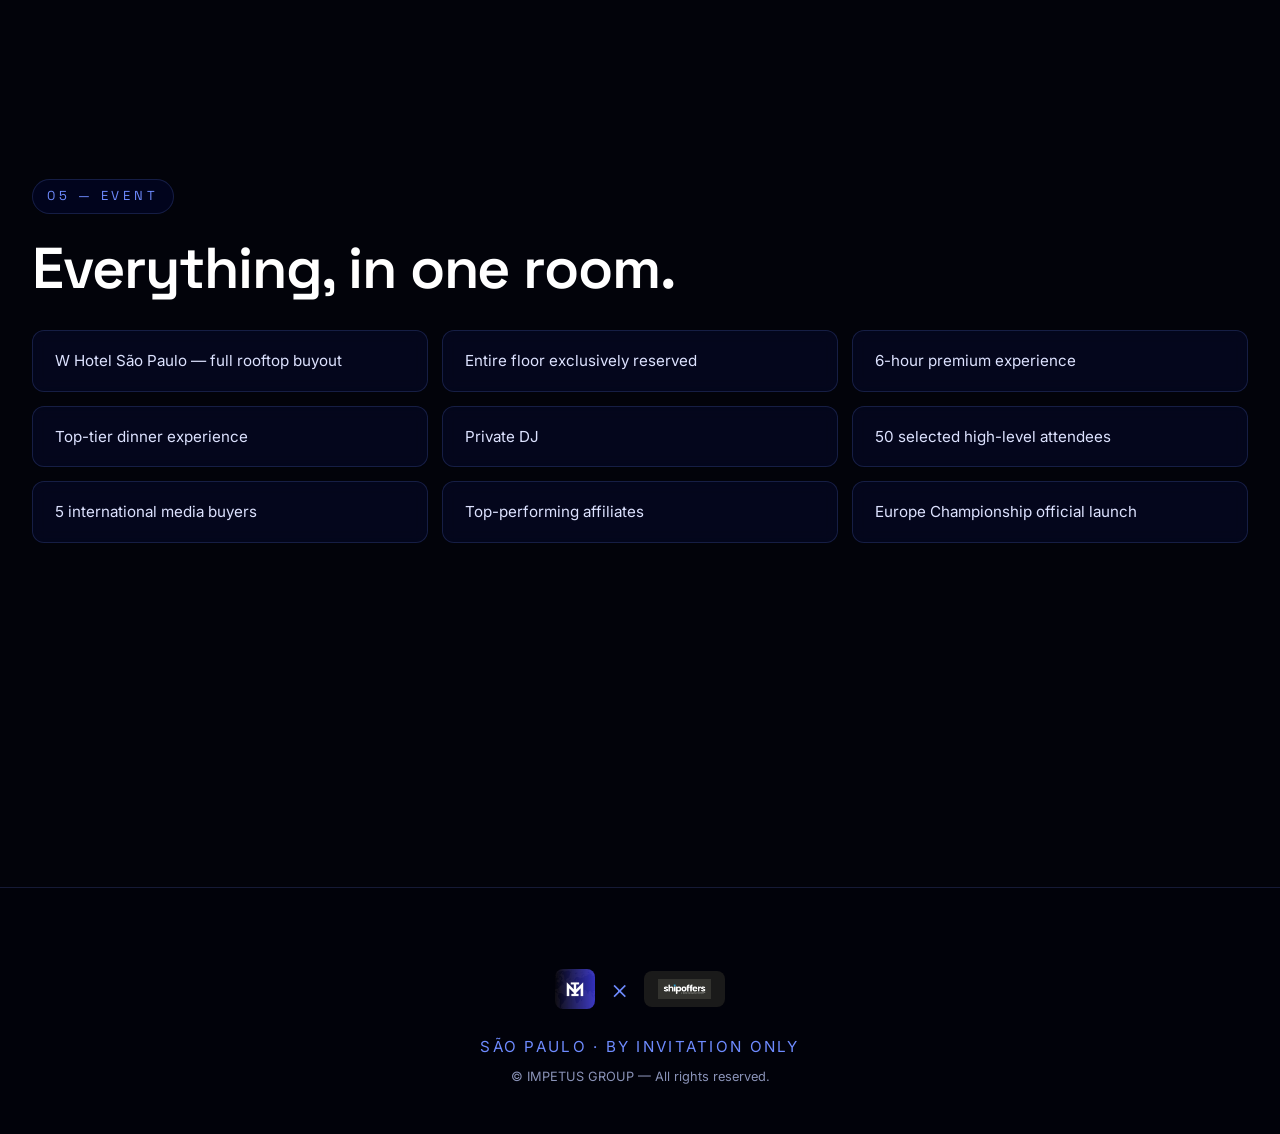
==== commit fb0ab78f: "Changes Co-authored-by: novabrandbr <214997790+novabrandbr@users.noreply.github.com>" ====
--- a/public/presentation.html
+++ b/public/presentation.html
@@ -126,13 +126,6 @@
           <div class="exp-sub">Displayed at the entrance</div>
         </div>
       </div>
-      <div class="exp-card reveal" data-delay="260">
-        <img src="assets/rolex.png" alt="Rolex" />
-        <div class="exp-overlay">
-          <div class="exp-tag">Secondary Prize</div>
-          <div class="exp-title">Rolex</div>
-        </div>
-      </div>
       <div class="exp-card reveal" data-delay="340">
         <img src="assets/dj.png" alt="Private DJ" />
         <div class="exp-overlay">
@@ -146,7 +139,7 @@
         <div class="exp-overlay">
           <div class="exp-tag">Cinematic</div>
           <div class="exp-title">Drone footage</div>
-          <div class="exp-sub">Live across the skyline</div>
+          
         </div>
       </div>
     </div>
@@ -154,7 +147,7 @@
     <div class="exp-bullets">
       <div class="exp-bullet reveal" data-delay="200"><span class="dot"></span>Europe Championship official launch</div>
       <div class="exp-bullet reveal" data-delay="280"><span class="dot"></span>Large rooftop screen experience</div>
-      <div class="exp-bullet reveal" data-delay="360"><span class="dot"></span>Live visuals across the city skyline</div>
+      
     </div>
 
     <p class="kicker center reveal" data-delay="500">An environment built around performance, status, and presence.</p>
@@ -201,11 +194,10 @@
       <div class="recap-item reveal" data-delay="470">Top-performing affiliates</div>
       <div class="recap-item reveal" data-delay="520">Europe Championship official launch</div>
       <div class="recap-item recap-prize reveal" data-delay="570">Grand Prize: Porsche</div>
-      <div class="recap-item recap-prize reveal" data-delay="620">Secondary Prize: Rolex</div>
       <div class="recap-item reveal" data-delay="670">Porsche displayed at the entrance</div>
       <div class="recap-item reveal" data-delay="720">Rooftop big screen experience</div>
       <div class="recap-item reveal" data-delay="770">Drone capturing cinematic footage</div>
-      <div class="recap-item reveal" data-delay="820">Live visuals across the city skyline</div>
+      
     </div>
   </div>
 </section>
